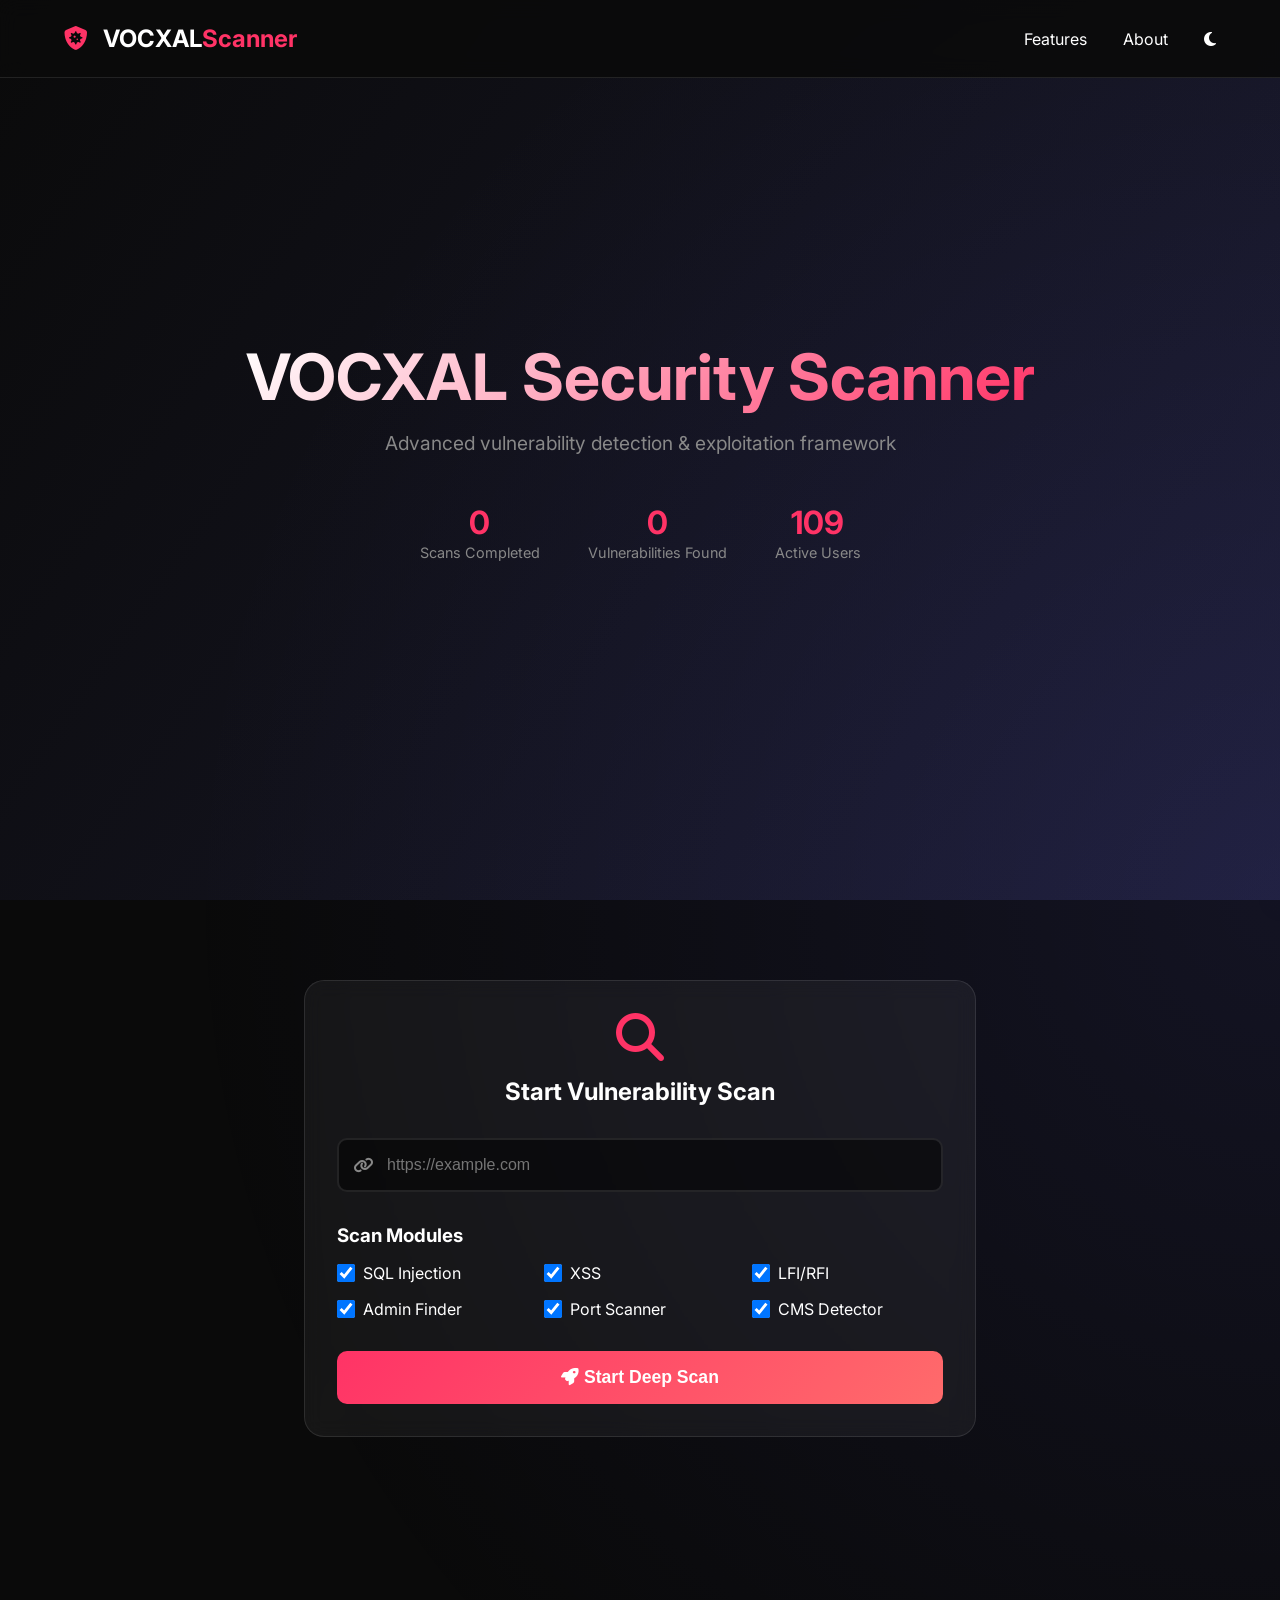
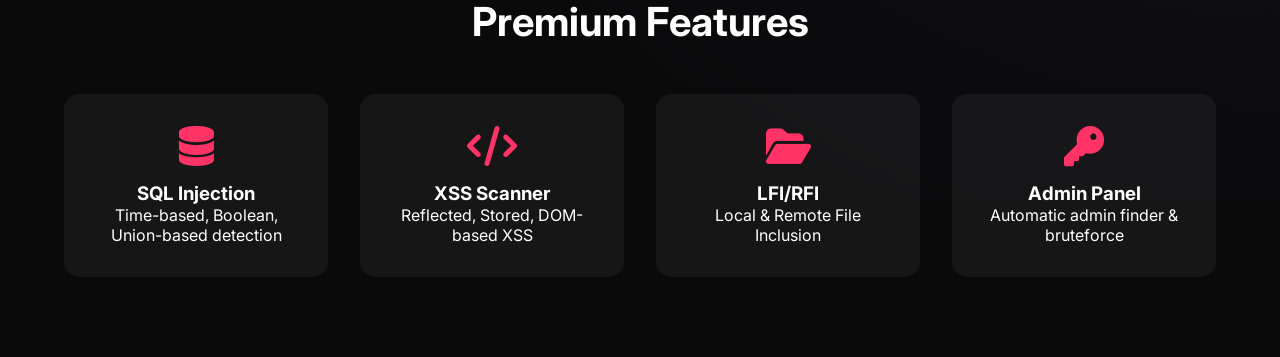
==== index.html @ 1757ae1d "update" ====
<!DOCTYPE html>
<html lang="en">
<head>
    <meta charset="UTF-8">
    <meta name="viewport" content="width=device-width, initial-scale=1.0">
    <title>VOCXAL Security Scanner | Premium Vulnerability Scanner</title>
    <link rel="stylesheet" href="css/style.css">
    <link rel="stylesheet" href="css/premium.css">
    <link href="https://fonts.googleapis.com/css2?family=Inter:wght@300;400;500;600;700;800&display=swap" rel="stylesheet">
    <link rel="stylesheet" href="https://cdnjs.cloudflare.com/ajax/libs/font-awesome/6.4.0/css/all.min.css">
</head>
<body>
    <div class="animated-bg"></div>
    
    <nav class="navbar">
        <div class="nav-container">
            <div class="logo">
                <i class="fas fa-shield-virus"></i>
                <span>VOCXAL<span class="highlight">Scanner</span></span>
            </div>
            <div class="nav-links">
                <a href="#features">Features</a>
                <a href="#about">About</a>
                <a href="#" id="darkModeToggle"><i class="fas fa-moon"></i></a>
            </div>
        </div>
    </nav>

    <main class="hero-section">
        <div class="hero-content">
            <h1 class="glitch" data-text="VOCXAL Security Scanner">VOCXAL Security Scanner</h1>
            <p class="subtitle">Advanced vulnerability detection & exploitation framework</p>
            <div class="stats-container">
                <div class="stat">
                    <span class="stat-number" id="scansCount">0</span>
                    <span class="stat-label">Scans Completed</span>
                </div>
                <div class="stat">
                    <span class="stat-number" id="vulnsFound">0</span>
                    <span class="stat-label">Vulnerabilities Found</span>
                </div>
                <div class="stat">
                    <span class="stat-number" id="activeUsers">0</span>
                    <span class="stat-label">Active Users</span>
                </div>
            </div>
        </div>
    </main>

    <section class="scanner-section">
        <div class="scanner-card">
            <div class="card-header">
                <i class="fas fa-search"></i>
                <h2>Start Vulnerability Scan</h2>
            </div>
            <div class="scanner-form">
                <div class="input-group">
                    <input type="url" id="targetUrl" placeholder="https://example.com" required>
                    <i class="fas fa-link input-icon"></i>
                </div>
                
                <div class="scan-options">
                    <h3>Scan Modules</h3>
                    <div class="options-grid">
                        <label class="checkbox-label">
                            <input type="checkbox" class="scan-module" value="sqli" checked>
                            <span>SQL Injection</span>
                        </label>
                        <label class="checkbox-label">
                            <input type="checkbox" class="scan-module" value="xss" checked>
                            <span>XSS</span>
                        </label>
                        <label class="checkbox-label">
                            <input type="checkbox" class="scan-module" value="lfi" checked>
                            <span>LFI/RFI</span>
                        </label>
                        <label class="checkbox-label">
                            <input type="checkbox" class="scan-module" value="admin" checked>
                            <span>Admin Finder</span>
                        </label>
                        <label class="checkbox-label">
                            <input type="checkbox" class="scan-module" value="port" checked>
                            <span>Port Scanner</span>
                        </label>
                        <label class="checkbox-label">
                            <input type="checkbox" class="scan-module" value="cms" checked>
                            <span>CMS Detector</span>
                        </label>
                    </div>
                </div>
                
                <button id="startScan" class="scan-btn">
                    <i class="fas fa-rocket"></i>
                    Start Deep Scan
                </button>
            </div>
        </div>
    </section>

    <section id="features" class="features-section">
        <h2>Premium Features</h2>
        <div class="features-grid">
            <div class="feature-card">
                <i class="fas fa-database"></i>
                <h3>SQL Injection</h3>
                <p>Time-based, Boolean, Union-based detection</p>
            </div>
            <div class="feature-card">
                <i class="fas fa-code"></i>
                <h3>XSS Scanner</h3>
                <p>Reflected, Stored, DOM-based XSS</p>
            </div>
            <div class="feature-card">
                <i class="fas fa-folder-open"></i>
                <h3>LFI/RFI</h3>
                <p>Local & Remote File Inclusion</p>
            </div>
            <div class="feature-card">
                <i class="fas fa-key"></i>
                <h3>Admin Panel</h3>
                <p>Automatic admin finder & bruteforce</p>
            </div>
        </div>
    </section>

    <div id="scanModal" class="modal">
        <div class="modal-content">
            <div class="modal-header">
                <h3>Scanning in Progress</h3>
                <button class="close-modal">&times;</button>
            </div>
            <div class="scan-progress">
                <div class="progress-bar">
                    <div class="progress-fill"></div>
                </div>
                <div id="scanLog" class="scan-log"></div>
            </div>
        </div>
    </div>

    <script src="js/main.js"></script>
    <script src="js/scanner.js"></script>
    <script src="js/api-handler.js"></script>
</body>
</html>
---- css/style.css ----
* {
    margin: 0;
    padding: 0;
    box-sizing: border-box;
}

body {
    font-family: 'Inter', sans-serif;
    background: #0a0a0a;
    color: #fff;
    overflow-x: hidden;
}

.animated-bg {
    position: fixed;
    top: 0;
    left: 0;
    width: 100%;
    height: 100%;
    background: linear-gradient(125deg, #0a0a0a 0%, #1a1a2e 100%);
    z-index: -2;
}

.animated-bg::before {
    content: '';
    position: absolute;
    width: 200%;
    height: 200%;
    background: radial-gradient(circle, rgba(100,100,255,0.1) 0%, transparent 70%);
    animation: rotate 20s linear infinite;
}

@keyframes rotate {
    from { transform: rotate(0deg); }
    to { transform: rotate(360deg); }
}

.navbar {
    padding: 1.5rem 5%;
    background: rgba(10,10,10,0.9);
    backdrop-filter: blur(10px);
    border-bottom: 1px solid rgba(255,255,255,0.1);
    position: fixed;
    width: 100%;
    top: 0;
    z-index: 100;
}

.nav-container {
    display: flex;
    justify-content: space-between;
    align-items: center;
    max-width: 1400px;
    margin: 0 auto;
}

.logo {
    font-size: 1.5rem;
    font-weight: 700;
}

.logo i {
    color: #ff3366;
    margin-right: 10px;
}

.highlight {
    color: #ff3366;
}

.nav-links a {
    color: #fff;
    text-decoration: none;
    margin-left: 2rem;
    transition: color 0.3s;
}

.nav-links a:hover {
    color: #ff3366;
}

.hero-section {
    min-height: 100vh;
    display: flex;
    align-items: center;
    justify-content: center;
    text-align: center;
    padding: 0 5%;
}

.hero-content h1 {
    font-size: 4rem;
    margin-bottom: 1rem;
    background: linear-gradient(135deg, #fff 0%, #ff3366 100%);
    -webkit-background-clip: text;
    -webkit-text-fill-color: transparent;
}

.glitch {
    position: relative;
}

.glitch::before,
.glitch::after {
    content: attr(data-text);
    position: absolute;
    top: 0;
    left: 0;
    width: 100%;
    height: 100%;
}

.glitch::before {
    animation: glitch 0.3s infinite;
    color: #ff3366;
    z-index: -1;
}

@keyframes glitch {
    0% { transform: translate(0); }
    20% { transform: translate(-2px, 2px); }
    40% { transform: translate(-2px, -2px); }
    60% { transform: translate(2px, 2px); }
    80% { transform: translate(2px, -2px); }
    100% { transform: translate(0); }
}

.subtitle {
    font-size: 1.2rem;
    color: #888;
    margin-bottom: 3rem;
}

.stats-container {
    display: flex;
    justify-content: center;
    gap: 3rem;
    margin-top: 3rem;
}

.stat {
    text-align: center;
}

.stat-number {
    font-size: 2rem;
    font-weight: 700;
    color: #ff3366;
    display: block;
}

.stat-label {
    font-size: 0.9rem;
    color: #888;
}

.scanner-section {
    padding: 5rem 5%;
    max-width: 800px;
    margin: 0 auto;
}

.scanner-card {
    background: rgba(255,255,255,0.05);
    backdrop-filter: blur(10px);
    border-radius: 20px;
    padding: 2rem;
    border: 1px solid rgba(255,255,255,0.1);
}

.card-header {
    text-align: center;
    margin-bottom: 2rem;
}

.card-header i {
    font-size: 3rem;
    color: #ff3366;
    margin-bottom: 1rem;
}

.input-group {
    position: relative;
    margin-bottom: 2rem;
}

.input-group input {
    width: 100%;
    padding: 1rem 3rem;
    background: rgba(0,0,0,0.5);
    border: 2px solid rgba(255,255,255,0.1);
    border-radius: 10px;
    color: #fff;
    font-size: 1rem;
    transition: all 0.3s;
}

.input-group input:focus {
    outline: none;
    border-color: #ff3366;
}

.input-icon {
    position: absolute;
    left: 1rem;
    top: 50%;
    transform: translateY(-50%);
    color: #888;
}

.scan-options {
    margin: 2rem 0;
}

.scan-options h3 {
    margin-bottom: 1rem;
}

.options-grid {
    display: grid;
    grid-template-columns: repeat(auto-fit, minmax(150px, 1fr));
    gap: 1rem;
}

.checkbox-label {
    display: flex;
    align-items: center;
    gap: 0.5rem;
    cursor: pointer;
}

.checkbox-label input {
    width: 18px;
    height: 18px;
    cursor: pointer;
}

.scan-btn {
    width: 100%;
    padding: 1rem;
    background: linear-gradient(135deg, #ff3366, #ff6b6b);
    border: none;
    border-radius: 10px;
    color: #fff;
    font-size: 1.1rem;
    font-weight: 600;
    cursor: pointer;
    transition: transform 0.3s;
}

.scan-btn:hover {
    transform: translateY(-2px);
}

.features-section {
    padding: 5rem 5%;
    text-align: center;
}

.features-section h2 {
    font-size: 2.5rem;
    margin-bottom: 3rem;
}

.features-grid {
    display: grid;
    grid-template-columns: repeat(auto-fit, minmax(250px, 1fr));
    gap: 2rem;
    max-width: 1200px;
    margin: 0 auto;
}

.feature-card {
    background: rgba(255,255,255,0.05);
    padding: 2rem;
    border-radius: 15px;
    transition: transform 0.3s;
}

.feature-card:hover {
    transform: translateY(-5px);
    background: rgba(255,255,255,0.08);
}

.feature-card i {
    font-size: 2.5rem;
    color: #ff3366;
    margin-bottom: 1rem;
}

.modal {
    display: none;
    position: fixed;
    top: 0;
    left: 0;
    width: 100%;
    height: 100%;
    background: rgba(0,0,0,0.9);
    z-index: 1000;
    justify-content: center;
    align-items: center;
}

.modal-content {
    background: #1a1a2e;
    border-radius: 20px;
    width: 90%;
    max-width: 600px;
    max-height: 80vh;
    overflow: auto;
}

.modal-header {
    padding: 1rem;
    border-bottom: 1px solid rgba(255,255,255,0.1);
    display: flex;
    justify-content: space-between;
    align-items: center;
}

.close-modal {
    background: none;
    border: none;
    color: #fff;
    font-size: 1.5rem;
    cursor: pointer;
}

.scan-progress {
    padding: 1rem;
}

.progress-bar {
    width: 100%;
    height: 4px;
    background: rgba(255,255,255,0.1);
    border-radius: 2px;
    overflow: hidden;
    margin-bottom: 1rem;
}

.progress-fill {
    width: 0%;
    height: 100%;
    background: linear-gradient(90deg, #ff3366, #ff6b6b);
    transition: width 0.3s;
}

.scan-log {
    font-family: monospace;
    font-size: 0.9rem;
    color: #0f0;
    background: #000;
    padding: 1rem;
    border-radius: 10px;
    height: 300px;
    overflow-y: auto;
}

@media (max-width: 768px) {
    .hero-content h1 {
        font-size: 2rem;
    }
    
    .stats-container {
        flex-direction: column;
        gap: 1rem;
    }
    
    .options-grid {
        grid-template-columns: 1fr;
    }
}
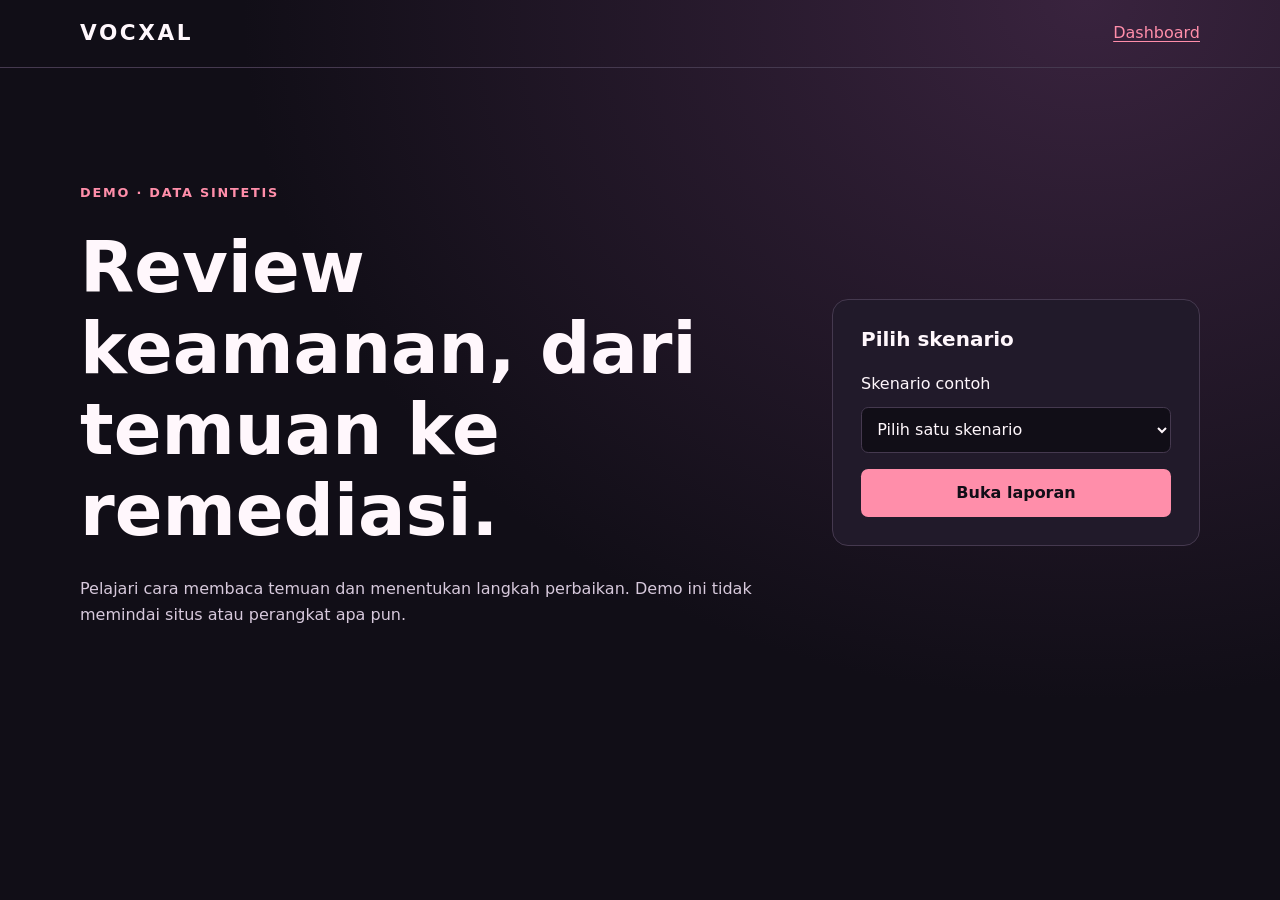
==== commit 16a267bd: "feat(demo): complete VOCXAL security review workflows Co-authored-by: arena-agent <297053741+arena-a" ====
--- a/index.html
+++ b/index.html
@@ -1,145 +1,37 @@
 <!DOCTYPE html>
-<html lang="en">
+<html lang="id">
 <head>
     <meta charset="UTF-8">
-    <meta name="viewport" content="width=device-width, initial-scale=1.0">
-    <title>VOCXAL Security Scanner | Premium Vulnerability Scanner</title>
+    <meta name="viewport" content="width=device-width, initial-scale=1">
+    <meta name="description" content="Demo review keamanan dengan skenario sintetis dan saran remediasi.">
+    <title>VOCXAL | Demo Review Keamanan</title>
     <link rel="stylesheet" href="css/style.css">
-    <link rel="stylesheet" href="css/premium.css">
-    <link href="https://fonts.googleapis.com/css2?family=Inter:wght@300;400;500;600;700;800&display=swap" rel="stylesheet">
-    <link rel="stylesheet" href="https://cdnjs.cloudflare.com/ajax/libs/font-awesome/6.4.0/css/all.min.css">
+    <script type="module" src="js/scanner.js"></script>
 </head>
 <body>
-    <div class="animated-bg"></div>
-    
-    <nav class="navbar">
-        <div class="nav-container">
-            <div class="logo">
-                <i class="fas fa-shield-virus"></i>
-                <span>VOCXAL<span class="highlight">Scanner</span></span>
-            </div>
-            <div class="nav-links">
-                <a href="#features">Features</a>
-                <a href="#about">About</a>
-                <a href="#" id="darkModeToggle"><i class="fas fa-moon"></i></a>
-            </div>
+    <header class="navbar">
+        <nav class="nav-container" aria-label="Navigasi utama">
+            <a class="logo" href="index.html">VOCXAL</a>
+            <a class="text-link" href="dashboard.html">Dashboard</a>
+        </nav>
+    </header>
+    <main class="page home">
+        <div class="page-heading">
+            <p class="eyebrow">DEMO · DATA SINTETIS</p>
+            <h1>Review keamanan, dari temuan ke remediasi.</h1>
+            <p>Pelajari cara membaca temuan dan menentukan langkah perbaikan. Demo ini tidak memindai situs atau perangkat apa pun.</p>
         </div>
-    </nav>
-
-    <main class="hero-section">
-        <div class="hero-content">
-            <h1 class="glitch" data-text="VOCXAL Security Scanner">VOCXAL Security Scanner</h1>
-            <p class="subtitle">Advanced vulnerability detection & exploitation framework</p>
-            <div class="stats-container">
-                <div class="stat">
-                    <span class="stat-number" id="scansCount">0</span>
-                    <span class="stat-label">Scans Completed</span>
-                </div>
-                <div class="stat">
-                    <span class="stat-number" id="vulnsFound">0</span>
-                    <span class="stat-label">Vulnerabilities Found</span>
-                </div>
-                <div class="stat">
-                    <span class="stat-number" id="activeUsers">0</span>
-                    <span class="stat-label">Active Users</span>
-                </div>
-            </div>
-        </div>
+        <section class="scanner-card" aria-labelledby="scenario-title">
+            <h2 id="scenario-title">Pilih skenario</h2>
+            <form action="report.html" method="get">
+                <label for="scenario">Skenario contoh</label>
+                <select name="scenario" id="scenario" required>
+                    <option value="">Pilih satu skenario</option>
+                </select>
+                <button id="open-report" class="scan-btn" type="submit" disabled>Buka laporan</button>
+            </form>
+            <noscript><p>Aktifkan JavaScript untuk membuka laporan demo.</p></noscript>
+        </section>
     </main>
-
-    <section class="scanner-section">
-        <div class="scanner-card">
-            <div class="card-header">
-                <i class="fas fa-search"></i>
-                <h2>Start Vulnerability Scan</h2>
-            </div>
-            <div class="scanner-form">
-                <div class="input-group">
-                    <input type="url" id="targetUrl" placeholder="https://example.com" required>
-                    <i class="fas fa-link input-icon"></i>
-                </div>
-                
-                <div class="scan-options">
-                    <h3>Scan Modules</h3>
-                    <div class="options-grid">
-                        <label class="checkbox-label">
-                            <input type="checkbox" class="scan-module" value="sqli" checked>
-                            <span>SQL Injection</span>
-                        </label>
-                        <label class="checkbox-label">
-                            <input type="checkbox" class="scan-module" value="xss" checked>
-                            <span>XSS</span>
-                        </label>
-                        <label class="checkbox-label">
-                            <input type="checkbox" class="scan-module" value="lfi" checked>
-                            <span>LFI/RFI</span>
-                        </label>
-                        <label class="checkbox-label">
-                            <input type="checkbox" class="scan-module" value="admin" checked>
-                            <span>Admin Finder</span>
-                        </label>
-                        <label class="checkbox-label">
-                            <input type="checkbox" class="scan-module" value="port" checked>
-                            <span>Port Scanner</span>
-                        </label>
-                        <label class="checkbox-label">
-                            <input type="checkbox" class="scan-module" value="cms" checked>
-                            <span>CMS Detector</span>
-                        </label>
-                    </div>
-                </div>
-                
-                <button id="startScan" class="scan-btn">
-                    <i class="fas fa-rocket"></i>
-                    Start Deep Scan
-                </button>
-            </div>
-        </div>
-    </section>
-
-    <section id="features" class="features-section">
-        <h2>Premium Features</h2>
-        <div class="features-grid">
-            <div class="feature-card">
-                <i class="fas fa-database"></i>
-                <h3>SQL Injection</h3>
-                <p>Time-based, Boolean, Union-based detection</p>
-            </div>
-            <div class="feature-card">
-                <i class="fas fa-code"></i>
-                <h3>XSS Scanner</h3>
-                <p>Reflected, Stored, DOM-based XSS</p>
-            </div>
-            <div class="feature-card">
-                <i class="fas fa-folder-open"></i>
-                <h3>LFI/RFI</h3>
-                <p>Local & Remote File Inclusion</p>
-            </div>
-            <div class="feature-card">
-                <i class="fas fa-key"></i>
-                <h3>Admin Panel</h3>
-                <p>Automatic admin finder & bruteforce</p>
-            </div>
-        </div>
-    </section>
-
-    <div id="scanModal" class="modal">
-        <div class="modal-content">
-            <div class="modal-header">
-                <h3>Scanning in Progress</h3>
-                <button class="close-modal">&times;</button>
-            </div>
-            <div class="scan-progress">
-                <div class="progress-bar">
-                    <div class="progress-fill"></div>
-                </div>
-                <div id="scanLog" class="scan-log"></div>
-            </div>
-        </div>
-    </div>
-
-    <script src="js/main.js"></script>
-    <script src="js/scanner.js"></script>
-    <script src="js/api-handler.js"></script>
 </body>
-</html>+</html>
--- a/css/style.css
+++ b/css/style.css
@@ -1,373 +1,121 @@
-* {
-    margin: 0;
-    padding: 0;
-    box-sizing: border-box;
+:root {
+    color-scheme: dark;
+    --background: #110e17;
+    --panel: #211a2a;
+    --border: #45394f;
+    --text: #fff7fc;
+    --muted: #d7c9dc;
+    --accent: #ff8eaa;
 }
 
+* { box-sizing: border-box; }
+
 body {
-    font-family: 'Inter', sans-serif;
-    background: #0a0a0a;
-    color: #fff;
-    overflow-x: hidden;
+    margin: 0;
+    min-height: 100vh;
+    font: 1rem/1.6 system-ui, sans-serif;
+    background: radial-gradient(ellipse at 85% 0%, #39233e, transparent 55%), var(--background);
+    color: var(--text);
 }
 
-.animated-bg {
-    position: fixed;
-    top: 0;
-    left: 0;
-    width: 100%;
-    height: 100%;
-    background: linear-gradient(125deg, #0a0a0a 0%, #1a1a2e 100%);
-    z-index: -2;
-}
+.navbar { border-bottom: 1px solid var(--border); }
 
-.animated-bg::before {
-    content: '';
-    position: absolute;
-    width: 200%;
-    height: 200%;
-    background: radial-gradient(circle, rgba(100,100,255,0.1) 0%, transparent 70%);
-    animation: rotate 20s linear infinite;
-}
-
-@keyframes rotate {
-    from { transform: rotate(0deg); }
-    to { transform: rotate(360deg); }
-}
-
-.navbar {
-    padding: 1.5rem 5%;
-    background: rgba(10,10,10,0.9);
-    backdrop-filter: blur(10px);
-    border-bottom: 1px solid rgba(255,255,255,0.1);
-    position: fixed;
-    width: 100%;
-    top: 0;
-    z-index: 100;
+.nav-container, .page {
+    width: min(70rem, 90%);
+    margin-inline: auto;
 }
 
 .nav-container {
     display: flex;
+    align-items: center;
     justify-content: space-between;
-    align-items: center;
-    max-width: 1400px;
-    margin: 0 auto;
+    gap: 1rem;
+    padding-block: 1rem;
 }
 
 .logo {
-    font-size: 1.5rem;
+    font-size: 1.35rem;
+    font-weight: 850;
+    letter-spacing: .12em;
+    color: var(--text);
+    text-decoration: none;
+}
+
+.text-link {
+    color: var(--accent);
+    text-underline-offset: .2em;
+}
+
+.page { padding-block: clamp(2.5rem, 8vw, 7rem); }
+
+.page-heading {
+    max-width: 46rem;
+    margin-bottom: 2rem;
+}
+
+.home {
+    display: grid;
+    grid-template-columns: minmax(0, 1fr) minmax(16rem, 23rem);
+    align-items: center;
+    gap: clamp(1rem, 5vw, 5rem);
+}
+
+.eyebrow, .severity {
+    color: var(--accent);
     font-weight: 700;
 }
 
-.logo i {
-    color: #ff3366;
-    margin-right: 10px;
+.eyebrow {
+    font-size: .8rem;
+    letter-spacing: .14em;
 }
 
-.highlight {
-    color: #ff3366;
-}
+h1, h2 { line-height: 1.15; }
+h1 { font-size: clamp(2.2rem, 6vw, 4.4rem); margin: .35em 0; }
+h2 { font-size: 1.25rem; margin: 0; }
+p { color: var(--muted); }
 
-.nav-links a {
-    color: #fff;
-    text-decoration: none;
-    margin-left: 2rem;
-    transition: color 0.3s;
-}
-
-.nav-links a:hover {
-    color: #ff3366;
-}
-
-.hero-section {
-    min-height: 100vh;
-    display: flex;
-    align-items: center;
-    justify-content: center;
-    text-align: center;
-    padding: 0 5%;
-}
-
-.hero-content h1 {
-    font-size: 4rem;
-    margin-bottom: 1rem;
-    background: linear-gradient(135deg, #fff 0%, #ff3366 100%);
-    -webkit-background-clip: text;
-    -webkit-text-fill-color: transparent;
-}
-
-.glitch {
-    position: relative;
-}
-
-.glitch::before,
-.glitch::after {
-    content: attr(data-text);
-    position: absolute;
-    top: 0;
-    left: 0;
-    width: 100%;
-    height: 100%;
-}
-
-.glitch::before {
-    animation: glitch 0.3s infinite;
-    color: #ff3366;
-    z-index: -1;
-}
-
-@keyframes glitch {
-    0% { transform: translate(0); }
-    20% { transform: translate(-2px, 2px); }
-    40% { transform: translate(-2px, -2px); }
-    60% { transform: translate(2px, 2px); }
-    80% { transform: translate(2px, -2px); }
-    100% { transform: translate(0); }
-}
-
-.subtitle {
-    font-size: 1.2rem;
-    color: #888;
-    margin-bottom: 3rem;
-}
-
-.stats-container {
-    display: flex;
-    justify-content: center;
-    gap: 3rem;
-    margin-top: 3rem;
-}
-
-.stat {
-    text-align: center;
-}
-
-.stat-number {
-    font-size: 2rem;
-    font-weight: 700;
-    color: #ff3366;
-    display: block;
-}
-
-.stat-label {
-    font-size: 0.9rem;
-    color: #888;
-}
-
-.scanner-section {
-    padding: 5rem 5%;
-    max-width: 800px;
-    margin: 0 auto;
-}
-
-.scanner-card {
-    background: rgba(255,255,255,0.05);
-    backdrop-filter: blur(10px);
-    border-radius: 20px;
-    padding: 2rem;
-    border: 1px solid rgba(255,255,255,0.1);
-}
-
-.card-header {
-    text-align: center;
-    margin-bottom: 2rem;
-}
-
-.card-header i {
-    font-size: 3rem;
-    color: #ff3366;
-    margin-bottom: 1rem;
-}
-
-.input-group {
-    position: relative;
-    margin-bottom: 2rem;
-}
-
-.input-group input {
-    width: 100%;
-    padding: 1rem 3rem;
-    background: rgba(0,0,0,0.5);
-    border: 2px solid rgba(255,255,255,0.1);
-    border-radius: 10px;
-    color: #fff;
-    font-size: 1rem;
-    transition: all 0.3s;
-}
-
-.input-group input:focus {
-    outline: none;
-    border-color: #ff3366;
-}
-
-.input-icon {
-    position: absolute;
-    left: 1rem;
-    top: 50%;
-    transform: translateY(-50%);
-    color: #888;
-}
-
-.scan-options {
-    margin: 2rem 0;
-}
-
-.scan-options h3 {
-    margin-bottom: 1rem;
-}
-
-.options-grid {
+.features-grid {
     display: grid;
-    grid-template-columns: repeat(auto-fit, minmax(150px, 1fr));
+    grid-template-columns: repeat(auto-fit, minmax(min(100%, 17rem), 1fr));
     gap: 1rem;
 }
 
-.checkbox-label {
-    display: flex;
-    align-items: center;
-    gap: 0.5rem;
+.scanner-card, .feature-card {
+    padding: clamp(1rem, 4vw, 1.75rem);
+    background: var(--panel);
+    border: 1px solid var(--border);
+    border-radius: 1rem;
+}
+
+form { display: grid; gap: .65rem; margin-top: 1.25rem; }
+
+select, .scan-btn {
+    width: 100%;
+    padding: .7rem;
+    border-radius: .45rem;
+    font: inherit;
+}
+
+select {
+    border: 1px solid var(--border);
+    background: var(--background);
+    color: var(--text);
+}
+
+.scan-btn {
+    border: 0;
+    margin-top: .4rem;
+    background: var(--accent);
+    color: var(--background);
+    font-weight: 750;
     cursor: pointer;
 }
 
-.checkbox-label input {
-    width: 18px;
-    height: 18px;
-    cursor: pointer;
+.scan-btn:disabled { opacity: .55; cursor: not-allowed; }
+:focus-visible { outline: 2px solid var(--accent); outline-offset: 4px; }
+
+@media (max-width: 44rem) {
+    .home { grid-template-columns: 1fr; }
+    .home .page-heading { margin-bottom: 0; }
 }
-
-.scan-btn {
-    width: 100%;
-    padding: 1rem;
-    background: linear-gradient(135deg, #ff3366, #ff6b6b);
-    border: none;
-    border-radius: 10px;
-    color: #fff;
-    font-size: 1.1rem;
-    font-weight: 600;
-    cursor: pointer;
-    transition: transform 0.3s;
-}
-
-.scan-btn:hover {
-    transform: translateY(-2px);
-}
-
-.features-section {
-    padding: 5rem 5%;
-    text-align: center;
-}
-
-.features-section h2 {
-    font-size: 2.5rem;
-    margin-bottom: 3rem;
-}
-
-.features-grid {
-    display: grid;
-    grid-template-columns: repeat(auto-fit, minmax(250px, 1fr));
-    gap: 2rem;
-    max-width: 1200px;
-    margin: 0 auto;
-}
-
-.feature-card {
-    background: rgba(255,255,255,0.05);
-    padding: 2rem;
-    border-radius: 15px;
-    transition: transform 0.3s;
-}
-
-.feature-card:hover {
-    transform: translateY(-5px);
-    background: rgba(255,255,255,0.08);
-}
-
-.feature-card i {
-    font-size: 2.5rem;
-    color: #ff3366;
-    margin-bottom: 1rem;
-}
-
-.modal {
-    display: none;
-    position: fixed;
-    top: 0;
-    left: 0;
-    width: 100%;
-    height: 100%;
-    background: rgba(0,0,0,0.9);
-    z-index: 1000;
-    justify-content: center;
-    align-items: center;
-}
-
-.modal-content {
-    background: #1a1a2e;
-    border-radius: 20px;
-    width: 90%;
-    max-width: 600px;
-    max-height: 80vh;
-    overflow: auto;
-}
-
-.modal-header {
-    padding: 1rem;
-    border-bottom: 1px solid rgba(255,255,255,0.1);
-    display: flex;
-    justify-content: space-between;
-    align-items: center;
-}
-
-.close-modal {
-    background: none;
-    border: none;
-    color: #fff;
-    font-size: 1.5rem;
-    cursor: pointer;
-}
-
-.scan-progress {
-    padding: 1rem;
-}
-
-.progress-bar {
-    width: 100%;
-    height: 4px;
-    background: rgba(255,255,255,0.1);
-    border-radius: 2px;
-    overflow: hidden;
-    margin-bottom: 1rem;
-}
-
-.progress-fill {
-    width: 0%;
-    height: 100%;
-    background: linear-gradient(90deg, #ff3366, #ff6b6b);
-    transition: width 0.3s;
-}
-
-.scan-log {
-    font-family: monospace;
-    font-size: 0.9rem;
-    color: #0f0;
-    background: #000;
-    padding: 1rem;
-    border-radius: 10px;
-    height: 300px;
-    overflow-y: auto;
-}
-
-@media (max-width: 768px) {
-    .hero-content h1 {
-        font-size: 2rem;
-    }
-    
-    .stats-container {
-        flex-direction: column;
-        gap: 1rem;
-    }
-    
-    .options-grid {
-        grid-template-columns: 1fr;
-    }
-}
